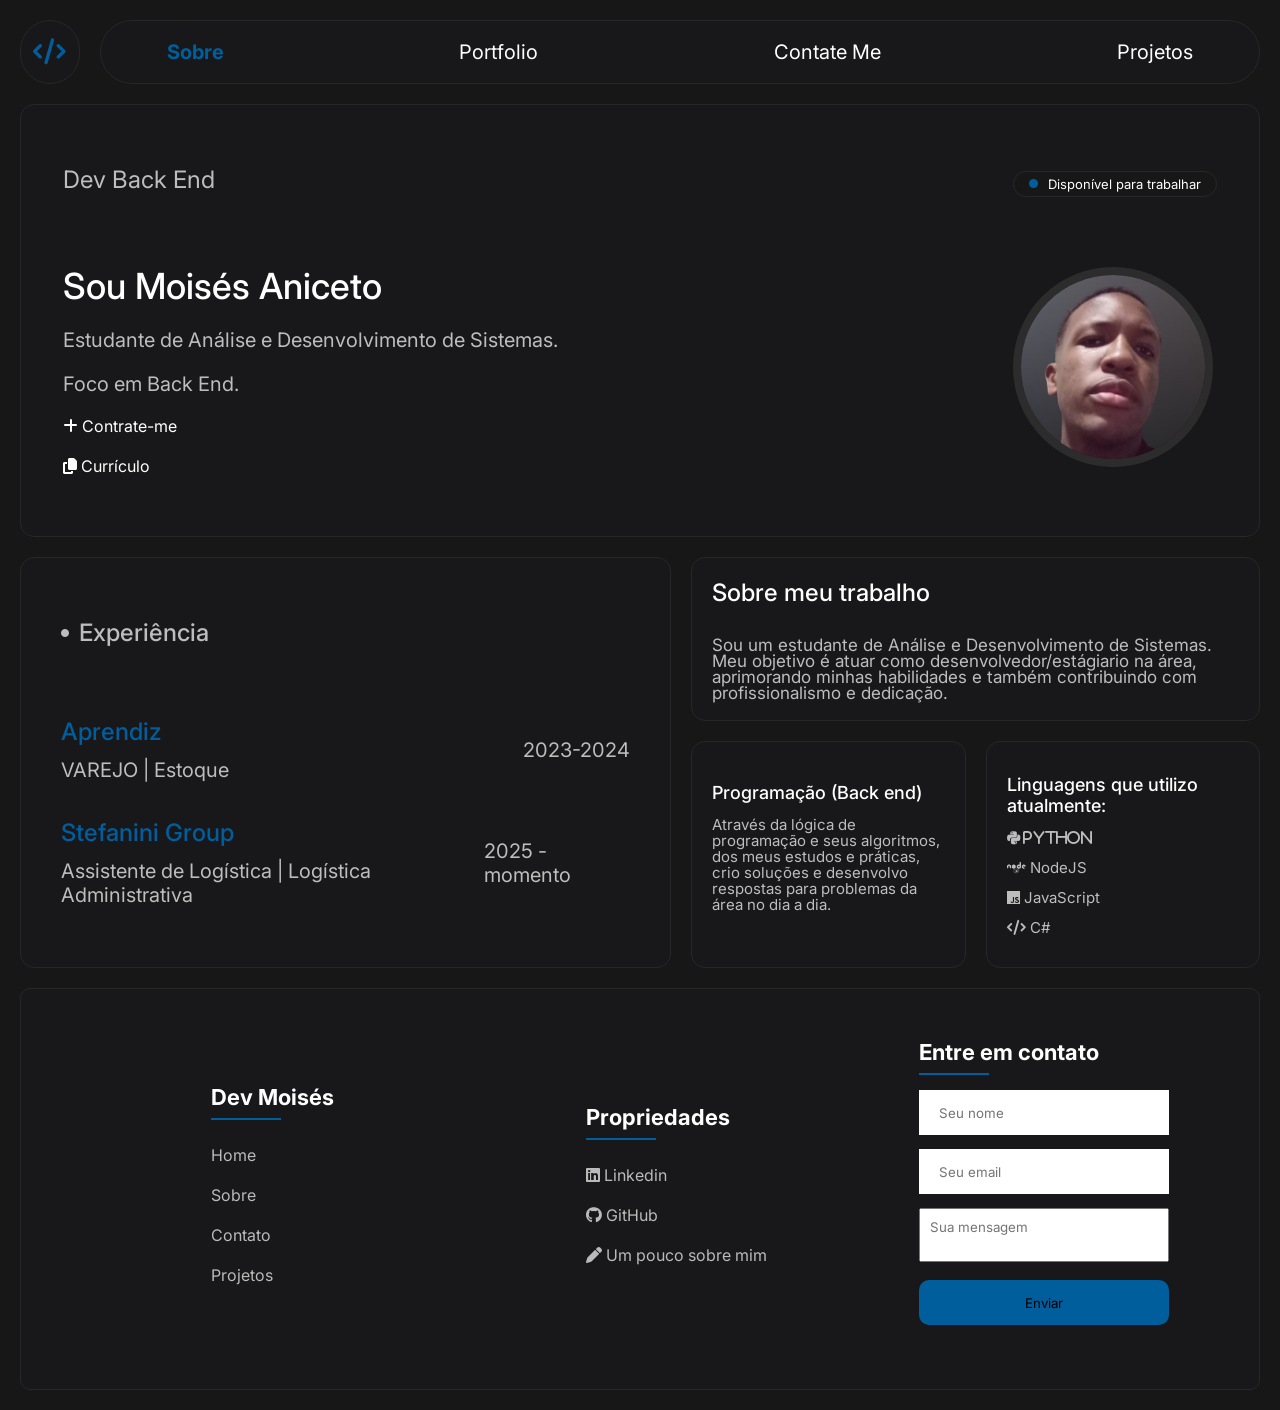
==== index.html @ 9db79a33 "fix: correção de links" ====
<!DOCTYPE html>
<html lang="pt-br">
<head>
    <meta charset="UTF-8">
    <meta name="viewport" content="width=device-width, initial-scale=1.0">
    <link rel="stylesheet" href="https://cdnjs.cloudflare.com/ajax/libs/font-awesome/6.7.1/css/all.min.css">
    <link rel="stylesheet" href="style.css">
    <link rel="stylesheet" href="https://cdnjs.cloudflare.com/ajax/libs/font-awesome/6.7.2/css/all.min.css" integrity="sha512-Evv84Mr4kqVGRNSgIGL/F/aIDqQb7xQ2vcrdIwxfjThSH8CSR7PBEakCr51Ck+w+/U6swU2Im1vVX0SVk9ABhg==" crossorigin="anonymous" referrerpolicy="no-referrer" />
    <title>Moisés</title>
</head>
<body>
    
    <nav>
        <div class="logo">
            <i class="fa-solid fa-code"></i>
        </div>
        <div class="links">
            <a href="#" class="active">Sobre</a>
            <a href="index.html">Portfolio</a>
            <a href="contato.html">Contate Me</a>
            <a href="projetos.html">Projetos</a>
        </div>
    </nav>

    <div class="about">
        <div class="left">
            <h3>Dev Back End</h3>
            <div class="info">
                <h2>Sou Moisés Aniceto</h2>
                <p>Estudante de Análise e Desenvolvimento de Sistemas.</p>
                <p>Foco em Back End.</p>
                
                <a href="contato.html" class="hire">
                    <i class="fa-solid fa-plus"></i> Contrate-me
                </a>

                <a href="./Currículo/MOISÉS-CURRÍCULO.pdf" download class="hire">
                    <i class="fa-solid fa-copy"></i> Currículo
                </a>

            </div>
        </div>
        <div class="right">
            <a href="#" class="online"><i class="fa-solid fa-circle"></i> Disponível para trabalhar </a>
            <img src="./images/Portfólio.png">
        </div>
    </div>

    <div class="works">
        <div class="left">
            <h3><i class="fa-solid fa-circle"></i> Experiência </h3>
            <div class="works-list">
                <div class="item">
                    <div class="work-info">
                        <h5 class="active">Aprendiz</h5>
                        <p> VAREJO | Estoque </p>
                    </div>
                    <p>2023-2024</p>
                </div>

                <div class="item">
                    <div class="work-info">
                        <h5 class="active">Stefanini Group</h5>
                        <p> Assistente de Logística | Logística Administrativa </p>
                    </div>
                    <p> 2025 - momento </p>
                </div>
            </div>
        </div>

        <div class="right">
            <div class="item">
                <a href="#">Sobre meu trabalho</a>
                <p>
                    Sou um estudante de Análise e Desenvolvimento de Sistemas.
                    Meu objetivo é atuar como desenvolvedor/estágiario na área, aprimorando minhas habilidades e também contribuindo com profissionalismo e dedicação.
                </p>
            </div>

            <div class="item">
                <a href="#">Programação (Back end)</a>
                <p>Através da lógica de programação e seus algoritmos, dos meus estudos
                e práticas, crio soluções e desenvolvo respostas para problemas da área no dia a dia.</p>
                </p>
            </div>

            <div class="item">
                <a href="#">Linguagens que utilizo atualmente:</a>
                <p> <i class="fa-brands fa-python"> Python  </i> </p> 
                <p> <i class="fa-brands fa-node"></i> NodeJS </p> 
                <p> <i class="fa-brands fa-js"></i> JavaScript </p>
                <p> <i class="fa-solid fa-code"></i> C# </p>

                
            </div>
        </div>
    </div>


    <footer>
       <div class="container">
            <div class="row">
                <div class="footer-col">
                    <h4>Dev Moisés</h4>
                    <ul>
                        <li><a href="index.html">Home</a></li>
                        <li><a href="index.html">Sobre</a></li>
                        <li><a href="contato.html">Contato</a></li>
                        <li><a href="projetos.html">Projetos</a></li>
                    </ul>
                </div>
            </div>
       </div>

       <div class="footer-col">
            <h4>Propriedades</h4>
            <ul>
                <li><a href="https://www.linkedin.com/in/moises-aniceto-71042a251/"> <i class="fa-brands fa-linkedin"></i> Linkedin </a></li>
                <li><a href="https://github.com/Devmoises79"> <i class="fa-brands fa-github"></i> GitHub </a> </li>
                <li><a href="./index.html"> <i class="fa-solid fa-pen"></i> Um pouco sobre mim </a></li>
            </ul>
       </div>


       <div class="footer-col">
        <h4>Entre em contato</h4>
        <form id="footerForm">
            <input type="text" placeholder="Seu nome" class="inputName">
            <input type="email" placeholder="Seu email" class="inputEmail">
            <textarea id="message" placeholder="Sua mensagem"></textarea>
            <input type="submit" value="Enviar" class="inputSubmit">
        </form>

          <p id="mensagemEnviadaFooter" style="display: none; color: #4CAF50; font-weight: bold; margin-top: 10px;">
                Mensagem enviada com sucesso!
          </p>

        </div>

    </footer>

   
<script>
  document.getElementById("footerForm").addEventListener("submit", function (e) {
    e.preventDefault();

    // Mostra a mensagem
    const msg = document.getElementById("mensagemEnviadaFooter");
    msg.style.display = "block";

    // Limpa os campos
    this.reset();

    // Oculta a mensagem após 5 segundos
    setTimeout(() => {
      msg.style.display = "none";
    }, 5000);
  });


</script>

</body>
</html>
---- style.css ----
@import url('https://fonts.googleapis.com/css2?family=Inter:ital,opsz,wght@0,14..32,100..900;1,14..32,100..900&family=Poppins:ital,wght@0,100;0,200;0,300;0,400;0,500;0,600;0,700;0,800;0,900;1,100;1,200;1,300;1,400;1,500;1,600;1,700;1,800;1,900&display=swap');



* {
    margin: 0;
    padding: 0;
    box-sizing: border-box;
    font-family: "Inter", sans-serif;
}


a {
    text-decoration: none;
    color: #fff;
    transition: all 0.3s ease;
}


a:hover {
    color: #005e9c !important; 
}

body {
    background: #171717;
    padding: 20px;
    animation: fadeInAnimation ease 2s;

}

nav {
    display: flex;
    gap: 20px;
}


nav .logo {
    height: 64px;
    width: 64px;
    background: #18181b;
    border: 1px solid #27272a;
    border-radius: 48px;
    display: flex;
    align-items: center;
    justify-content: center;
}    

nav .logo i {
    font-size: 26px;
    color: #005e9c;
}


nav .links {
    height: 64px;
    display: flex;
    align-items: center;
    justify-content: space-between;
    width: 100%;
    padding: 0 66px;
    background: #18181b;
    border: 1px solid #27272a;
    border-radius: 48px;
}


nav .links a {
    font-size: 20px;
}

nav .links a.active {
    font-weight: bold;
    color: #005e9c;
}
 
.about {
    display: flex;
    align-items: center;
    justify-content: space-between;
    padding: 60px 42px;
    background: #18181b;
    border: 1px solid #27272a;
    border-radius: 14px;
    margin-top: 20px;
}

.about .left h3 {
    color: #bdbdbd;
    font-size: 24px;
    font-weight: 400;
}

.about .left .info {
    margin-top: 70px;
    display: flex;
    flex-direction: column;
    gap: 20px;
}

.about .left .info h2 {
    font-size: 36px;
    color: #fff;
    font-weight: 500;
}

.about .left .info p {
    font-size: 20px;
    color: #bdbdbd;
}

.about .left .info .buttons {
    display: flex;
    gap: 14px;
}

.about .left .info .buttons button {
    font-size: 16px;
    padding: 6px 10px;
    border-radius: 7px;
    display: flex;
    align-items: center;
    gap: 8px;
    cursor: pointer;
    transition: all 0.3s ease;
}

.about .left .info .buttons button.hire{
    color: #fff;
    background: #005e9c;
    border: 1px solid #171717;
}

.about .left .info .buttons button.hire:hover {
    background: #0088e2;
}

.about .left .info .buttons button.email {
    color: #bdbdbd;
    border: 1px solid #27272a;
    background: #171717;
}

.about .left .info .buttons button.email:hover {
    background: #000;
}

.about .right a.online,
.footer a.online{
    display: flex;
    align-items: center;
    justify-content: center;
    gap: 10px;
    background: #171717;
    border: 1px solid #27272a;
    padding: 4px 15px;
    border-radius: 14px;
    font-size: 13px
}


.about .right a.online i,
.footer a.online i {
    color: #005e9c;
    font-size: 9px;
}



.about .right img {
    width: 200px;
    height: 200px;
    border-radius: 50%;
    border: 8px solid #2c2c2c;
    object-fit: cover;
    margin-top: 70px;

}



.works {
    display: flex;
    gap: 20px;
    margin-top: 20px;
}



.works .left {
    flex: 1;
    background: #18181b;
    padding: 60px 40px;
    border-radius: 14px;
    border: 1px solid #27272a;
}

.works .left h3 {
    color: #bdbdbd;
    font-weight: 500;
    display: flex;
    align-items: center;
    gap: 10px;
    font-size: 24px;
}


.works .left h3 i {
   font-size: 8px;
}


.works .left .works-list {
    margin-top: 70px;
    display: flex;
    flex-direction: column;
    gap: 36px;
}


.works .left .works-list .item {
    display: flex;
    align-items: center;
    justify-content: space-between;
    

}

.works .left .works-list .item .work-info h5{
    color: #fff;
    font-size: 24px;
    font-weight: 500;
}


.works .left .works-list .item .work-info h5.active {
    color: #005e9c;
}

.works .left .works-list .item .work-info p {
    margin-top: 12px;
    color: #bdbdbd;
    font-size: 20px;
}

.works .left .works-list .item > p {
    font-size: 20px;
    color: #bdbdbd;
}



.works .right {
    flex: 1;
    display: grid;
    grid-template-columns: 1fr 1fr;
    grid-template-rows: 40% auto;
    gap: 20px;
}

.works .right .item:first-child {
    grid-column: span 2;
}

.works .right .item {
    display: flex;
    flex-direction: column;
    justify-content: center;
    gap: 30px;
    padding: 20px;
    background: #18181b;
    border: 1px solid #27272a;
    border-radius: 14px;
    cursor: pointer;
    transition: all 0.3s ease;
}

.works .right .item:hover a {
    color: #003aa7;
}

.works .right .item a {
    font-size: 24px;
    font-weight: 500;
}


.works .right .item  > p{
    color: #bdbdbd;
    font-size: 17px;
    line-height: 16px;
}


.works .right .item:not(:first-child) {
    gap: 14px;
}


.works .right .item:not(:first-child) a{
    font-size: 18px;
}

.works .right .item:not(:first-child) p{
    font-size: 15px;
}


footer {
    margin-top: 20px;
    display: flex;
    align-items: center;
    justify-content: space-between;
    background: #18181b;
    border: 1px solid #27272a;
    padding: 20px;
    border-radius: 14px;
    display: flex;
    align-items: center;
    padding: 40px 80px;
}


footer > a {
    font-size: 24px;
    font-weight: 500;

}

footer .socials {
    display: flex;
    align-items: center;
    gap: 12px;
}

footer .socials a {
    font-size: 20px;
    font-weight: 500;
    color: #bdbdbd;

}

footer .socials i{
    display: flex;
    justify-content: center;
    align-items: center;
    border-radius: 50%;
}


@keyframes fadeInAnimation {
    0%{
        opacity: 0;
    }
    100%{
        opacity: 1;
    }
}


@media screen and (max-width: 1220px) {

    .about {
        padding: 60px 30px;
    }

    .works {
        flex-direction: column;
    }

    .works .left
    .works .right .item,
    footer {
        padding: 40px 30px;
    }

    .works .right {
        grid-template-rows: auto auto;
    }

}


@media screen and (max-width: 992px) 
{
    nav .links {
        padding: 0 40px;
    }

    footer > a {
        font-size: 20px;
    }

    footer .socials a {
        font-size: 16px;
    }   
}

@media screen and (max-width: 768px) {
    nav .lins a {
        font-size: 16px;
    }

    .about {
        flex-direction: column-reverse;
        gap: 20px;
        padding: 30px;
    }

    .about .left .info {
        margin-top: 30px;
    }

    .about .right img {
        margin-top: 20px;
    }

    footer a.online {
        display: none;
    }
}


@media screen  and   (max-width: 576px) {
    
    .about .left .info h2 {
        font-size: 30px;
    }

    .about .left .info p,
    .works .left .works-list .item
    .work-info p 
    .works .left .works-list .item > p {
        font-size: 16px;
    }

    .about .left .info .buttons button{
        font-size: 14px;
    }


    .works .left .works-list{
        margin-top: 40px;
    }

    .works .left .works-list .item 
    .work-info h5,
    .work .right .item a{
        font-size: 20px;
    }

    .works .right .item > p,
    .works .right .item:not(:first-child) a{
        font-size: 14px;
    }

    .works .right .item:not(:first-child) p{
        font-size: 13px;

    }


}

footer {
    border-radius: 10px;
}

.footer-col{
    padding: 10px;
}

footer .row {
    display: flex;
    justify-content: space-between;
    padding: 40px 100px;
}

.footer-col ul {
    list-style: none;
}

.footer-col h4 {
    color: white;
    margin-bottom: 25px;
    font-size: 22px;
    position: relative;
}

.footer-col h4::before {
    content: '';
    width: 70px;
    height: 2px;
    position: absolute;
    background-color: #005e9c;
    bottom: -10px;
}


.footer-col ul li {
    padding: 10px 0;
}


.footer-col ul li a{
    color: white;
    text-decoration: none;
    font-size: 16px;
    opacity: 0.7;
    transition: 0.5s;
}




.footer-col input {
    border: none;
    width: 250px;
    height: 45px;
    display: block;
    padding-left: 20px;
    margin: 14px 0;
}


.footer-col .inputSubmit{
    padding: 0px 20px;
    background-color: #005e9c;
    cursor: pointer;
    border-radius: 10px;
}

.footer-col .inputSubmit:hover{
    background-color: #0088e2;
}

textarea{
    resize: none;
    width: 100%;
    padding: 10px;
    top: 30px;
}

.row .socialIcons{
    display: inline-block;
    color: white;
    font-size: 20px;
    margin: 0 15px;
    transition: 0.5s;
}


.row .socialIcons:hover{
    color: #005e9c;
}



.message{
    resize: none;
}


@media (max-width: 768px) {
    footer .row {
        flex-direction: column;
        padding: 20px 30px;
    }

    footer .footer-col ul {
        margin-left: 20px;
        margin-bottom: 20px;
    }

    .footer-col input {
        width: 100%;

    }
}
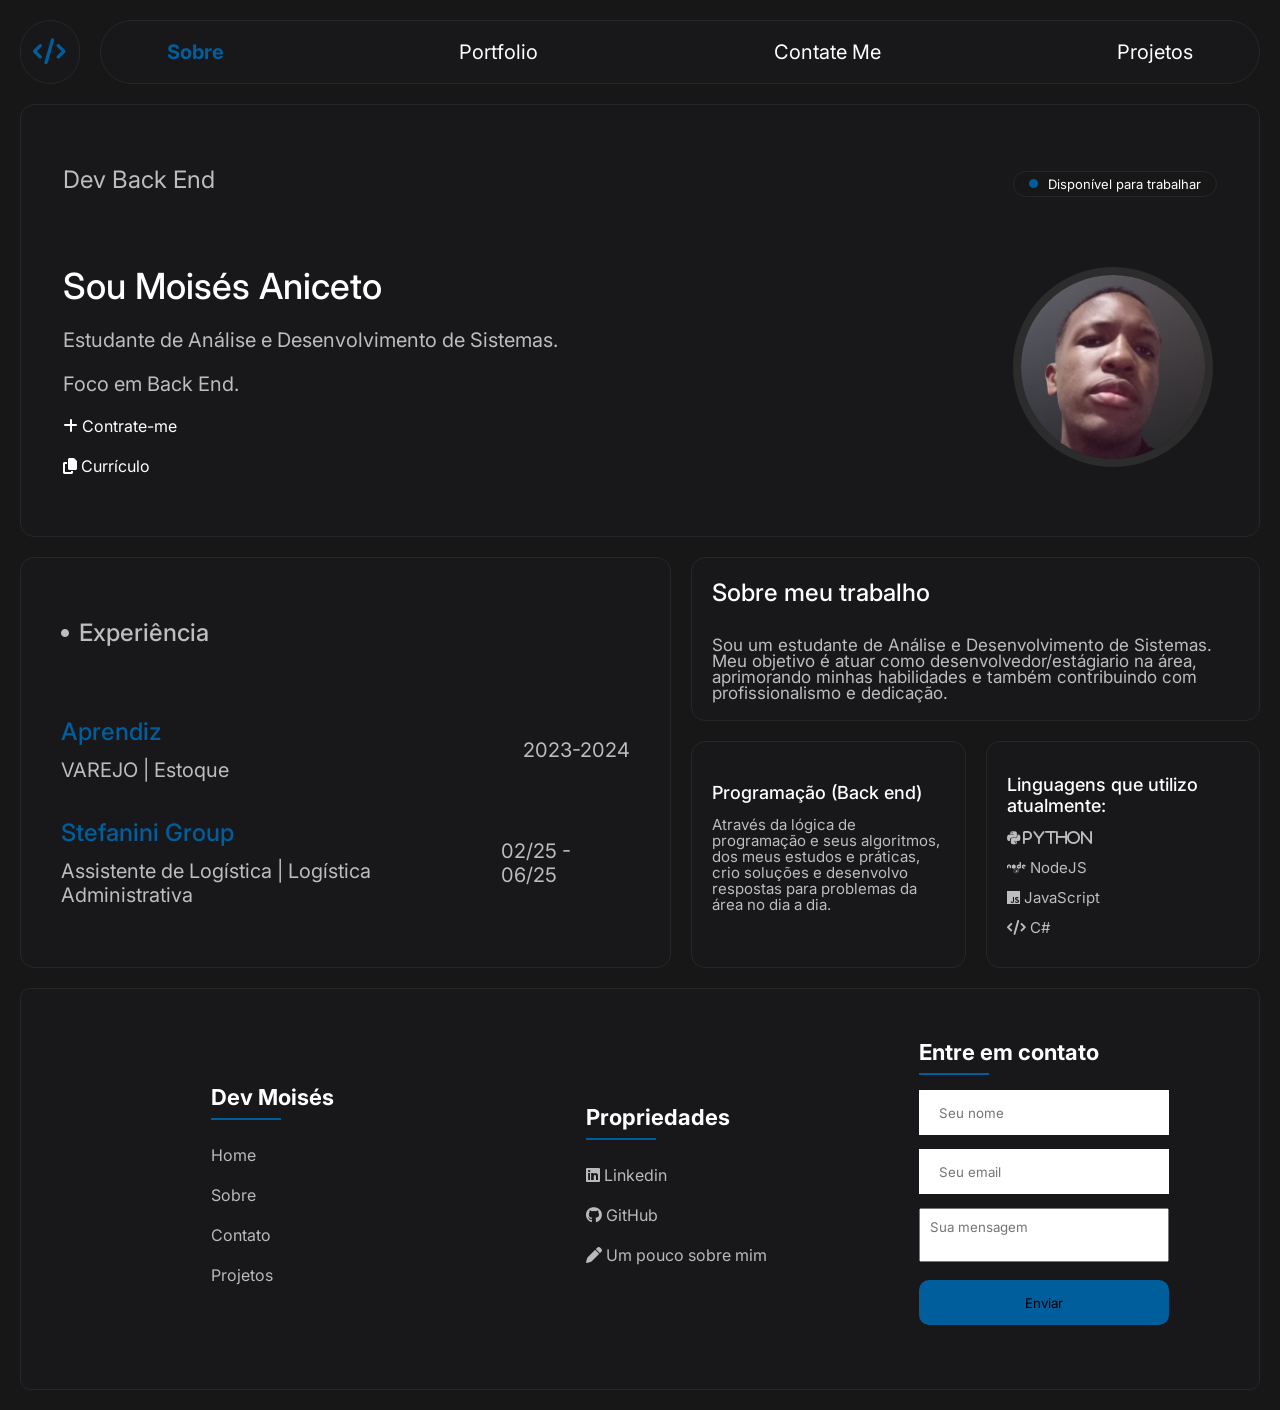
==== commit 3d000b2e: "fix: correção de data  na div *Experiências" ====
--- a/index.html
+++ b/index.html
@@ -63,7 +63,7 @@
                         <h5 class="active">Stefanini Group</h5>
                         <p> Assistente de Logística | Logística Administrativa </p>
                     </div>
-                    <p> 2025 - momento </p>
+                    <p> 02/25 - 06/25  </p>
                 </div>
             </div>
         </div>
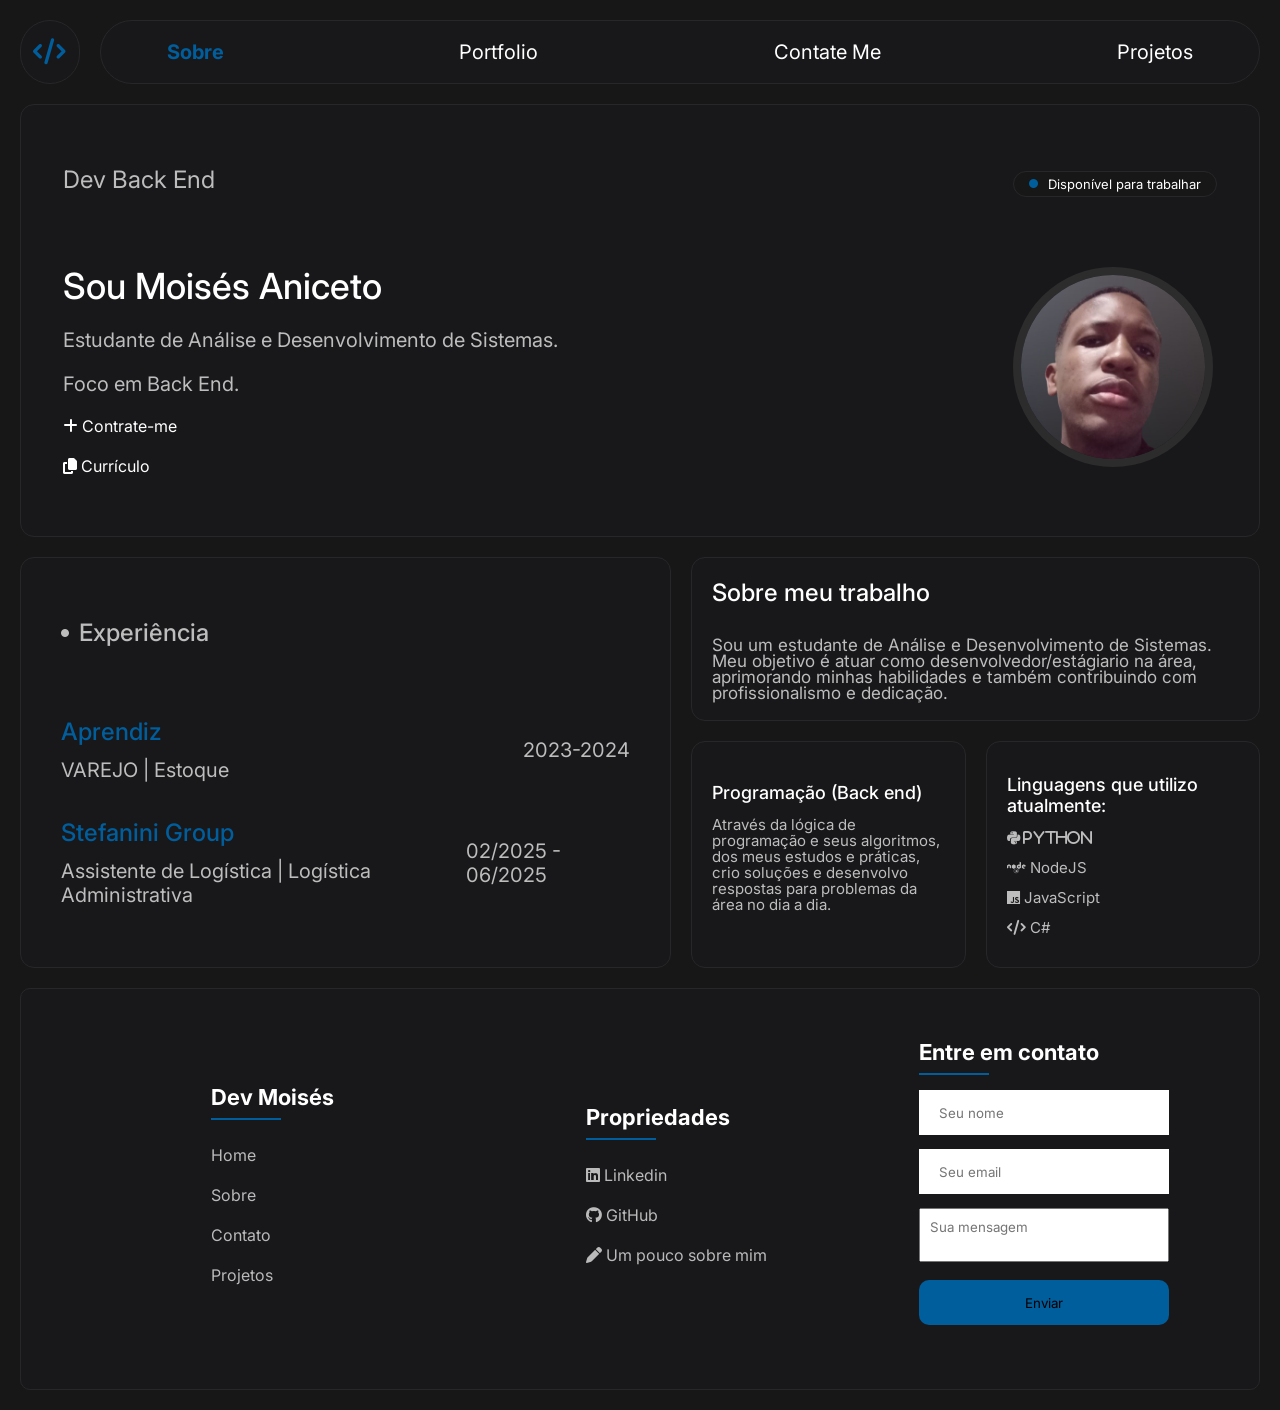
==== commit f6ea2b47: "Correção em data na div *Experiencia" ====
--- a/index.html
+++ b/index.html
@@ -63,7 +63,7 @@
                         <h5 class="active">Stefanini Group</h5>
                         <p> Assistente de Logística | Logística Administrativa </p>
                     </div>
-                    <p> 02/25 - 06/25  </p>
+                    <p> 02/2025 - 06/2025  </p>
                 </div>
             </div>
         </div>
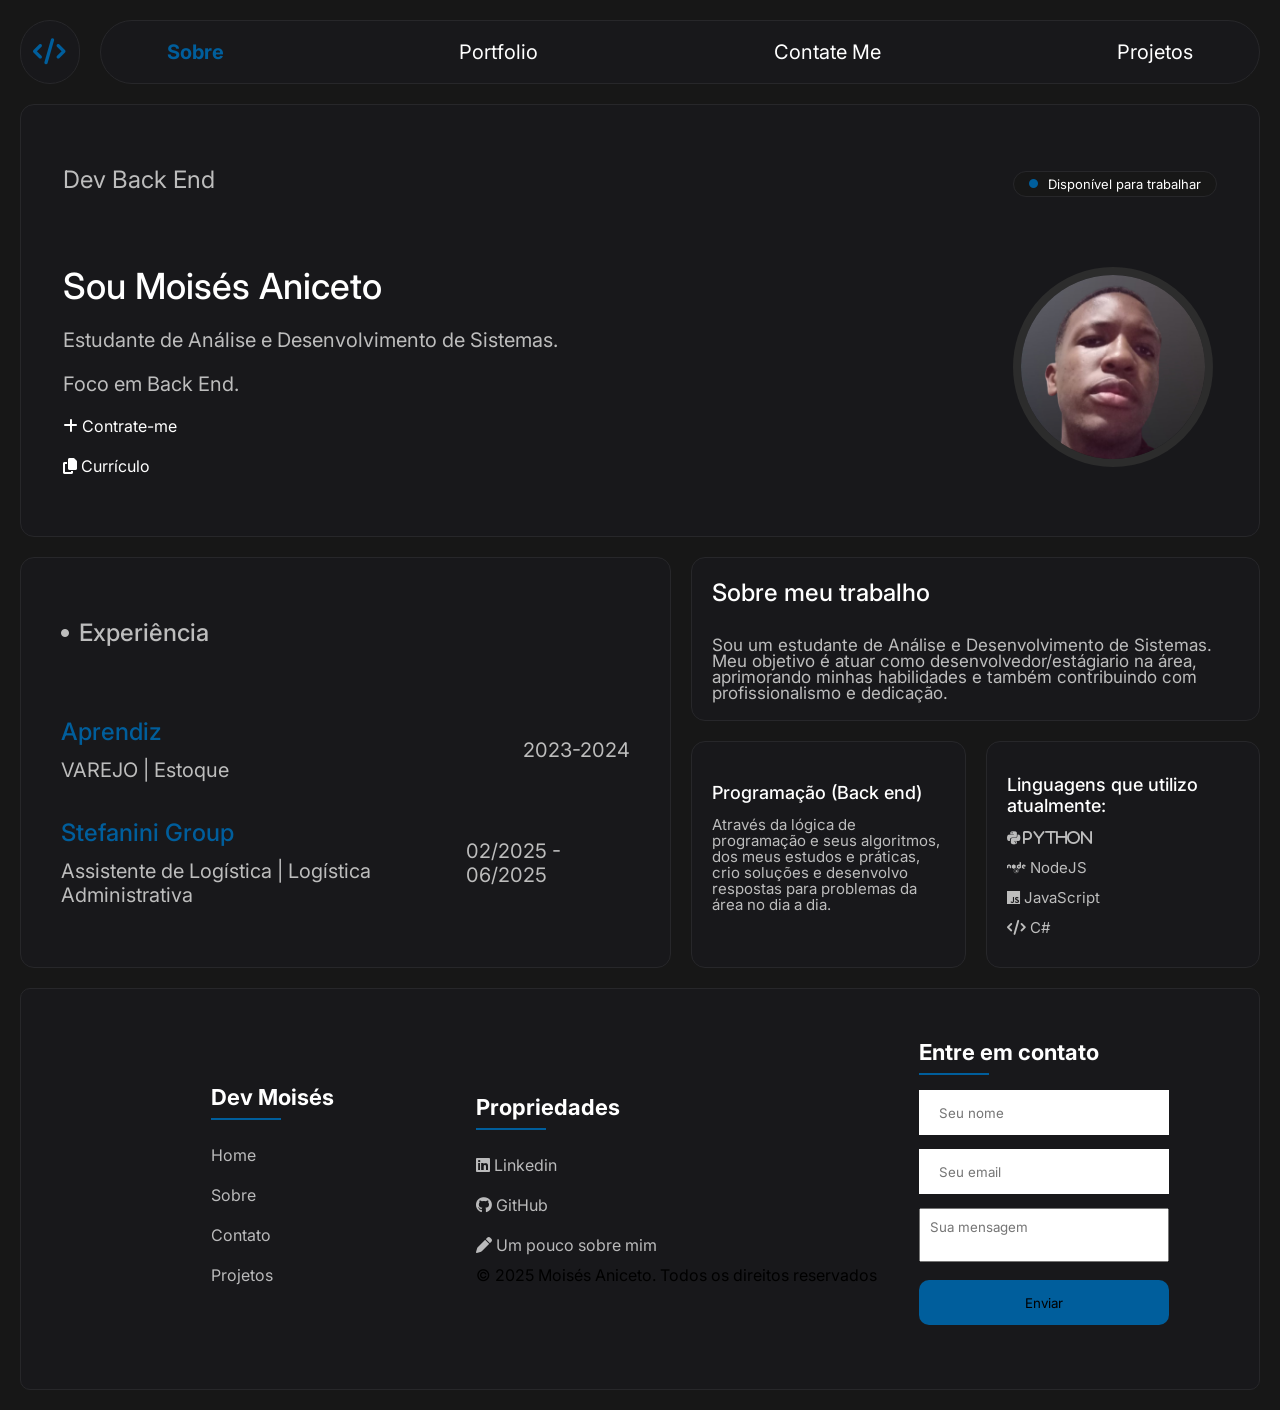
==== commit c152f513: "feature: Adicionando direitos autorais no footer" ====
--- a/index.html
+++ b/index.html
@@ -41,7 +41,7 @@
             </div>
         </div>
         <div class="right">
-            <a href="#" class="online"><i class="fa-solid fa-circle"></i> Disponível para trabalhar </a>
+            <a href="https://www.linkedin.com/in/moises-aniceto-71042a251/" class="online"><i class="fa-solid fa-circle"></i> Disponível para trabalhar </a>
             <img src="./images/Portfólio.png">
         </div>
     </div>
@@ -118,6 +118,7 @@
                 <li><a href="https://www.linkedin.com/in/moises-aniceto-71042a251/"> <i class="fa-brands fa-linkedin"></i> Linkedin </a></li>
                 <li><a href="https://github.com/Devmoises79"> <i class="fa-brands fa-github"></i> GitHub </a> </li>
                 <li><a href="./index.html"> <i class="fa-solid fa-pen"></i> Um pouco sobre mim </a></li>
+                <p>© 2025 Moisés Aniceto. Todos os direitos reservados</p>
             </ul>
        </div>
 
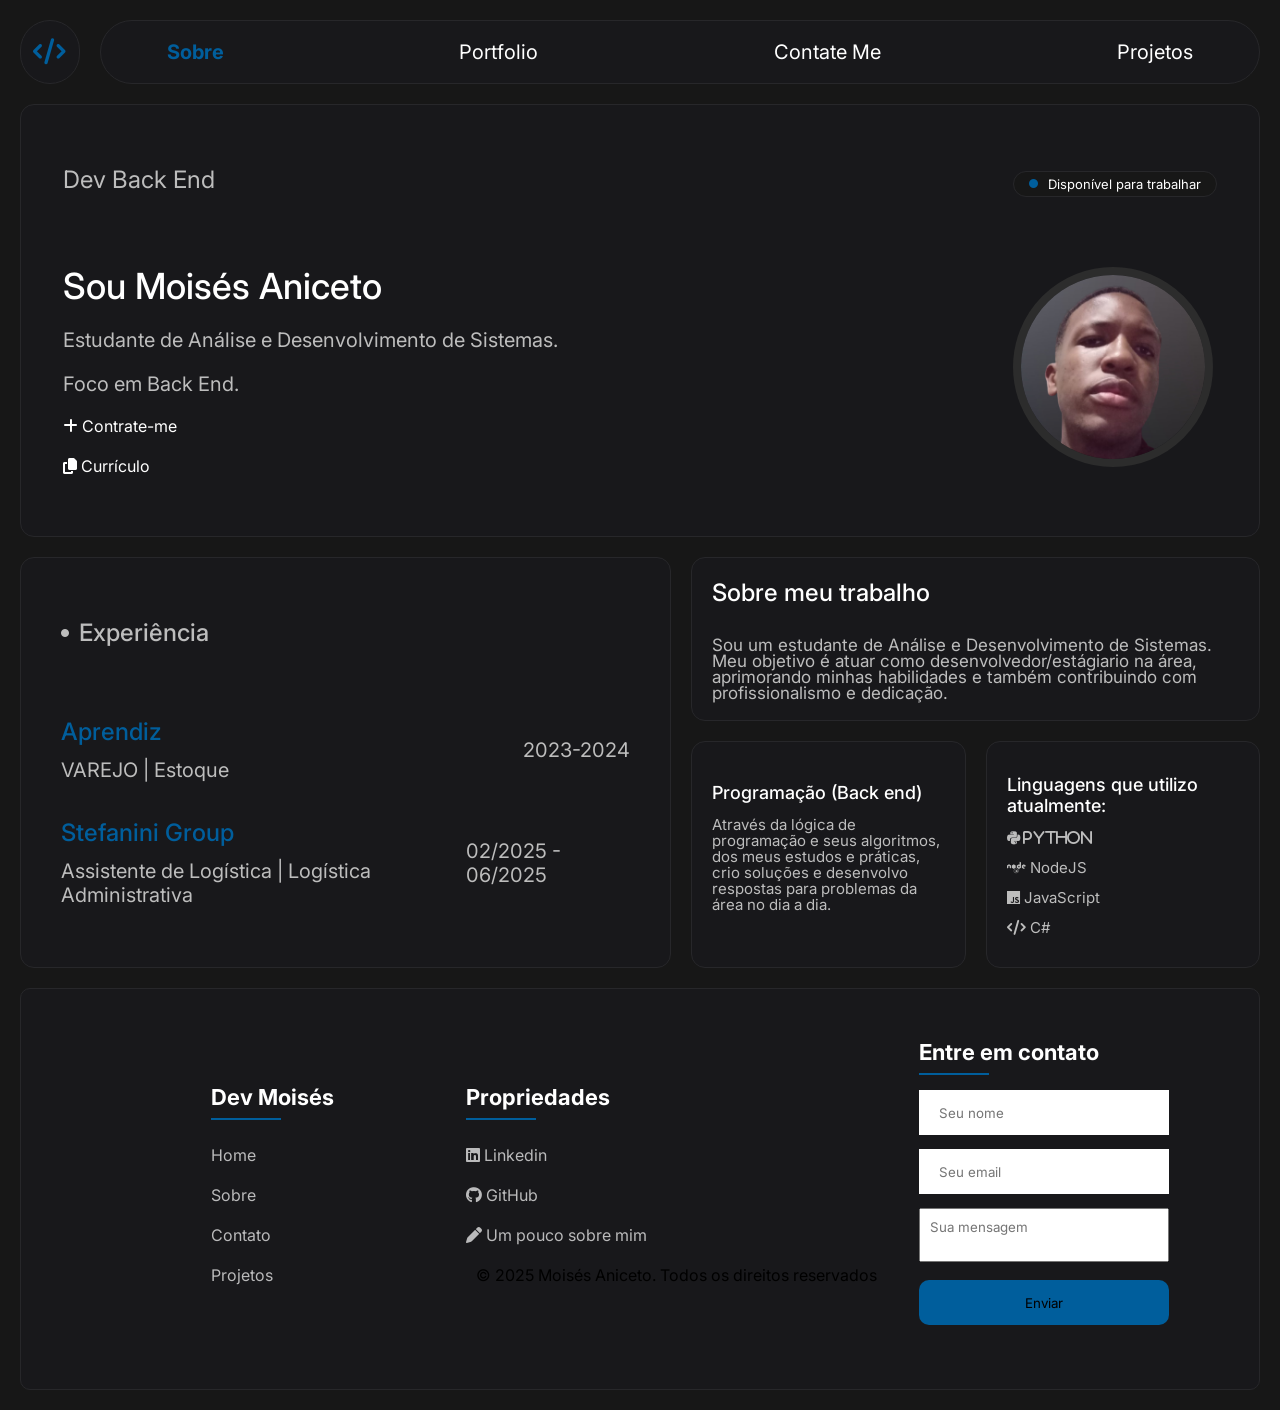
==== commit 697d2cd2: "feature: adicionando cor no parágrafo de direito" ====
--- a/index.html
+++ b/index.html
@@ -118,7 +118,7 @@
                 <li><a href="https://www.linkedin.com/in/moises-aniceto-71042a251/"> <i class="fa-brands fa-linkedin"></i> Linkedin </a></li>
                 <li><a href="https://github.com/Devmoises79"> <i class="fa-brands fa-github"></i> GitHub </a> </li>
                 <li><a href="./index.html"> <i class="fa-solid fa-pen"></i> Um pouco sobre mim </a></li>
-                <p>© 2025 Moisés Aniceto. Todos os direitos reservados</p>
+                <p class="footer-col">© 2025 Moisés Aniceto. Todos os direitos reservados</p>
             </ul>
        </div>
 
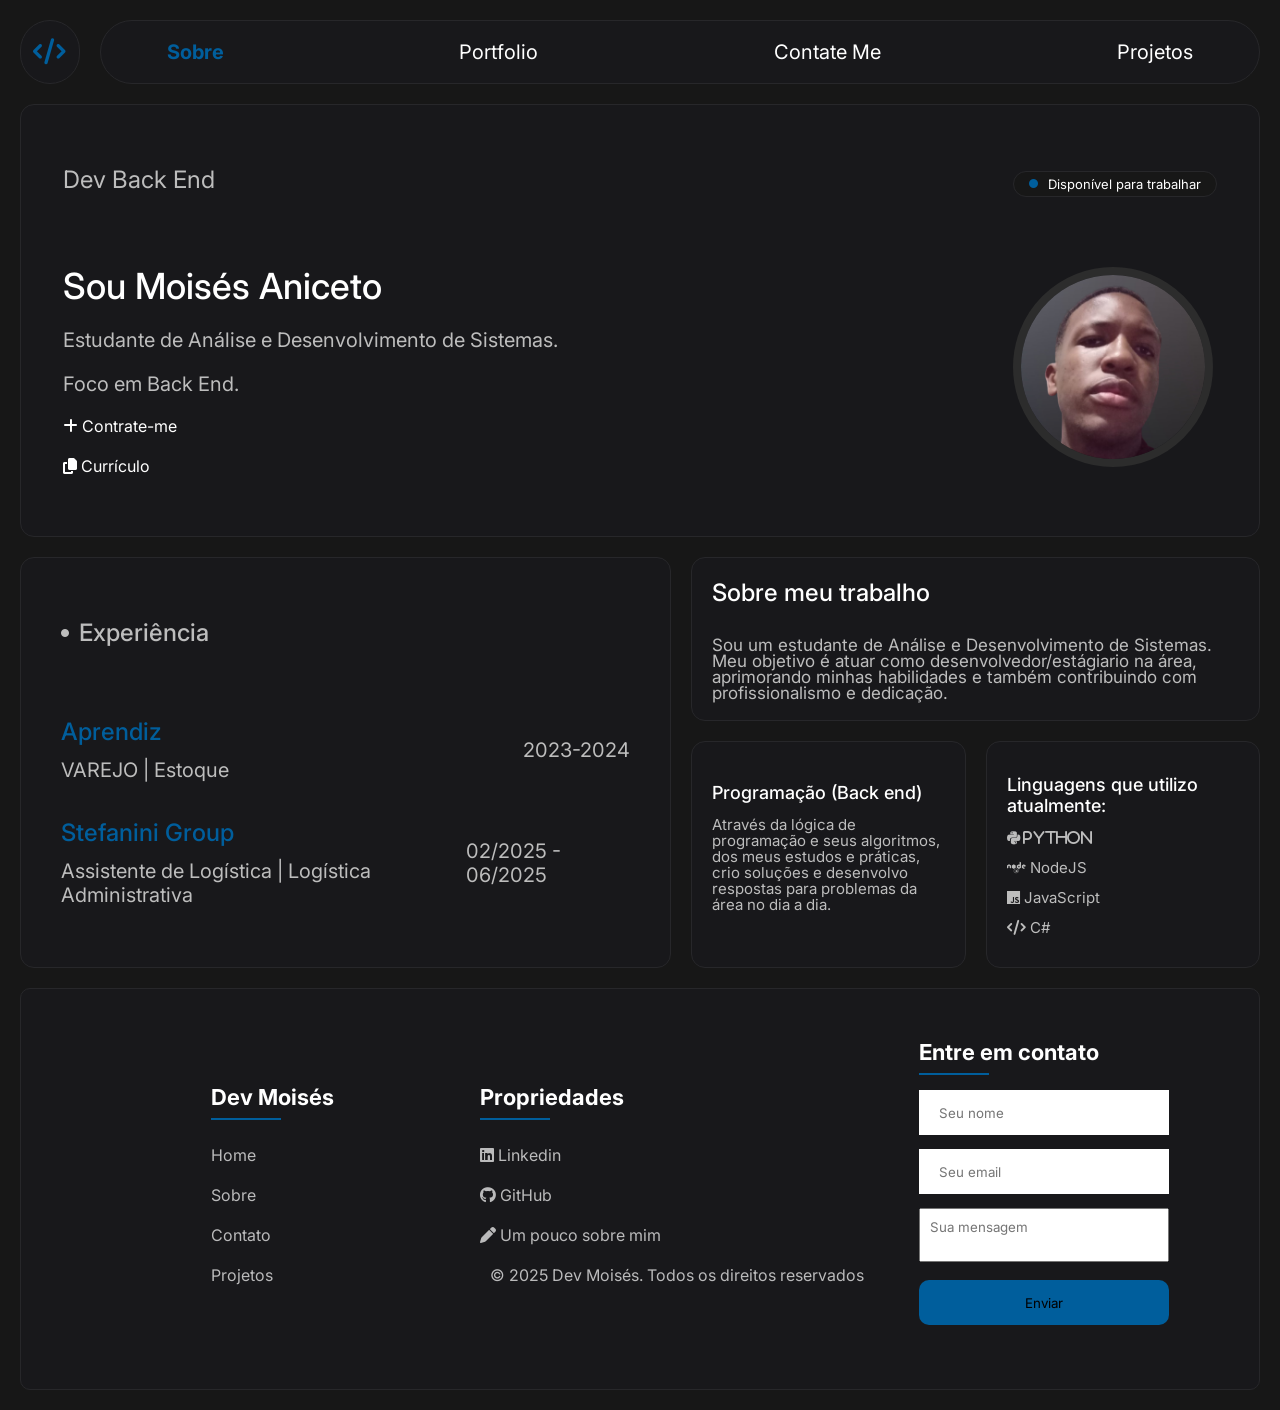
==== commit d8a89707: "fix: corrigindo os direitos autorais" ====
--- a/index.html
+++ b/index.html
@@ -118,7 +118,7 @@
                 <li><a href="https://www.linkedin.com/in/moises-aniceto-71042a251/"> <i class="fa-brands fa-linkedin"></i> Linkedin </a></li>
                 <li><a href="https://github.com/Devmoises79"> <i class="fa-brands fa-github"></i> GitHub </a> </li>
                 <li><a href="./index.html"> <i class="fa-solid fa-pen"></i> Um pouco sobre mim </a></li>
-                <p class="footer-col">© 2025 Moisés Aniceto. Todos os direitos reservados</p>
+                <li><a href="" class="footer-col">&copy; 2025 Dev Moisés. Todos os direitos reservados</a></li>
             </ul>
        </div>
 
